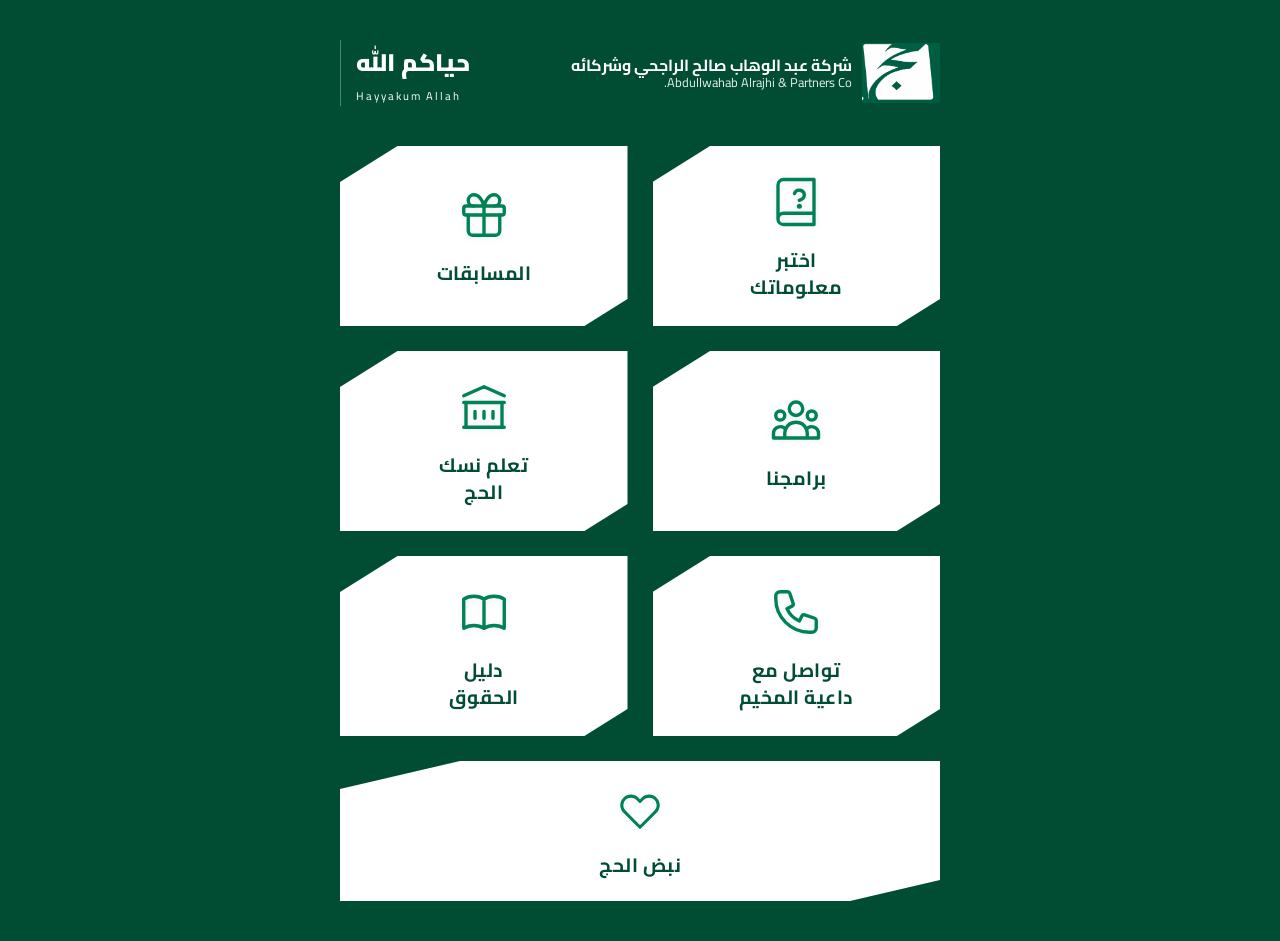
==== index.html @ e405d1b3 "Add files via upload" ====
<!DOCTYPE html>
<html lang="ar" dir="rtl">
<head>
    <!-- Programmed by Abu Hamoud Ibrahim Al-Lahem -->
    <meta charset="UTF-8">
    <meta name="viewport" content="width=device-width, initial-scale=1.0">
    <title>فريق السعادة - الراجحي</title>
    <style>
        :root {
            --primary-color: #004d33; /* اللون الأخضر العميق من الـ PDF */
            --secondary-color: #f7f3f0; /* لون خلفية صفحة الاتصال الباهت */
            --card-bg: #ffffff;
            --icon-color: #008156;
        }
        
        * {
            box-sizing: border-box;
            margin: 0;
            padding: 0;
            font-family: 'Cairo', sans-serif;
        }

        body {
            background-color: #004d33;
            min-height: 100vh;
            display: flex;
            flex-direction: column;
            align-items: center;
            padding: 40px 20px;
        }
        
        #mainPage, #contactPage, .header-logo {
            position: relative;
            z-index: 1;
        }

        /* --- الهيدر واللوجو --- */
        .header-logo {
            width: 100%;
            max-width: 600px;
            display: flex;
            justify-content: space-between;
            align-items: center;
            margin-bottom: 40px;
            color: white;
        }

        .logo-right {
            display: flex;
            align-items: center;
            gap: 10px;
        }

        .logo-right img {
            height: 50px;
        }

        .company-name {
            text-align: right;
            line-height: 1.2;
        }

        .company-name h1 {
            font-size: 1rem;
            font-weight: 700;
        }

        .company-name p {
            font-size: 0.8rem;
            opacity: 0.9;
        }

        .hayyakum {
            text-align: left;
            border-left: 1px solid rgba(255,255,255,0.3);
            padding-left: 15px;
        }

        .hayyakum h2 {
            font-size: 1.5rem;
            font-weight: 900;
        }

        /* --- القائمة الرئيسية --- */
        #mainPage {
            width: 100%;
            max-width: 600px;
            display: grid;
            grid-template-columns: repeat(2, 1fr);
            gap: 25px;
        }

        .menu-item {
            background-color: #ffffff;
            padding: 25px 15px;
            display: flex;
            flex-direction: column;
            justify-content: center;
            align-items: center;
            height: 180px;
            cursor: pointer;
            transition: all 0.3s ease;
            position: relative;
            box-shadow: 0 10px 20px rgba(0,0,0,0.2);
            /* النوتش العلوي الأيسر والسفلي الأيمن */
            clip-path: polygon(
                20% 0, 100% 0, 
                100% 85%, 85% 100%, 
                0 100%, 0 20%
            );
        }

        .menu-item:hover {
            transform: translateY(-5px);
        }

        /* أيقونة اليد في الزاوية */
        .tap-icon {
            position: absolute;
            top: 0;
            left: 0;
            background-color: #008156;
            width: 35px;
            height: 35px;
            display: flex;
            justify-content: center;
            align-items: center;
            border-bottom-right-radius: 10px;
        }

        .tap-icon svg {
            width: 20px;
            height: 20px;
            stroke: white;
        }

        .menu-item .main-icon {
            width: 60px;
            height: 60px;
            margin-bottom: 15px;
            display: flex;
            align-items: center;
            justify-content: center;
            transition: all 0.3s ease;
        }

        .menu-item:hover .main-icon {
            transform: scale(1.15) rotate(3deg);
            background: linear-gradient(135deg, rgba(0,129,86,0.1) 0%, rgba(0,129,86,0.05) 100%);
            border-color: rgba(0,129,86,0.3);
        }

        .main-icon svg {
            width: 90%;
            height: 90%;
            stroke: var(--icon-color);
            stroke-linecap: round;
            stroke-linejoin: round;
            filter: drop-shadow(0 1px 3px rgba(0,77,51,0.08));
        }

        .menu-item span {
            font-weight: 700;
            color: var(--primary-color);
            font-size: 1.2rem;
            text-align: center;
            letter-spacing: 0.5px;
            transition: all 0.3s ease;
            line-height: 1.4;
        }
        
        .menu-item:hover span {
            color: #006b47;
            transform: translateY(-2px);
        }

        /* --- صفحة جهات الاتصال --- */
        #contactPage {
            display: none;
            background: linear-gradient(135deg, var(--secondary-color) 0%, #faf8f6 100%);
            width: 100%;
            max-width: 500px;
            border-radius: 25px;
            padding: 30px;
            position: relative;
            animation: slideUp 0.5s cubic-bezier(0.34, 1.56, 0.64, 1);
            box-shadow: 0 20px 60px rgba(0,77,51,0.15);
            border: 1px solid rgba(0,129,86,0.1);
        }

        @keyframes slideUp {
            from { transform: translateY(50px); opacity: 0; }
            to { transform: translateY(0); opacity: 1; }
        }

        .contact-header {
            background-color: var(--primary-color);
            color: white;
            padding: 25px;
            border-radius: 15px;
            text-align: center;
            margin-bottom: 30px;
            box-shadow: 0 8px 20px rgba(0,0,0,0.2);
        }

        .contact-row {
            display: flex;
            align-items: center;
            background-color: #ffffff;
            margin-bottom: 15px;
            border-radius: 12px;
            overflow: hidden;
            box-shadow: 0 4px 15px rgba(0,0,0,0.1);
            height: 60px;
            transition: all 0.3s ease;
        }
        
        .contact-row:hover {
            transform: translateX(-5px);
            box-shadow: 0 8px 20px rgba(0,77,51,0.12),
                        inset 0 1px 2px rgba(255,255,255,0.9);
        }

        .contact-label {
            background-color: var(--primary-color);
            color: white;
            width: 40%;
            height: 100%;
            display: flex;
            align-items: center;
            justify-content: center;
            gap: 10px;
            font-weight: bold;
            /* شكل مائل من اليسار */
            clip-path: polygon(15% 0, 100% 0, 100% 100%, 0 100%);
            order: 2; /* وضعها على اليمين كما في الـ PDF */
            transition: all 0.3s ease;
        }
        
        .contact-row:hover .contact-label {
            background-color: #006b47;
        }
        
        .contact-label svg {
            transition: all 0.3s ease;
            filter: drop-shadow(0 1px 2px rgba(0,0,0,0.2));
        }
        
        .contact-row:hover .contact-label svg {
            transform: scale(1.1);
        }
        
        .contact-value {
            width: 60%;
            padding: 0 15px;
            text-align: center;
            font-weight: 700;
            color: var(--primary-color);
            font-size: 1.1rem;
            order: 1;
            transition: all 0.3s ease;
            letter-spacing: 0.3px;
        }
        
        .contact-row:hover .contact-value {
            color: #006b47;
        }

        .back-home {
            margin-top: 30px;
            display: flex;
            justify-content: center;
            align-items: center;
            gap: 12px;
            color: var(--primary-color);
            cursor: pointer;
            font-weight: bold;
            transition: all 0.3s ease;
            padding: 10px 20px;
            border-radius: 10px;
            letter-spacing: 0.5px;
        }
        
        .back-home:hover {
            background-color: rgba(0,129,86,0.1);
            color: #006b47;
            transform: translateX(-5px);
        }

        /* --- صفحة العرض الداخلي (Viewer) --- */
        #viewerPage {
            display: none;
            background-color: var(--secondary-color);
            width: 100%;
            height: 100vh;
            position: fixed;
            top: 0;
            left: 0;
            z-index: 2000;
            flex-direction: column;
            align-items: center;
            padding: 0;
        }

        .viewer-content {
            width: 100%;
            height: calc(100% - 80px);
            background: white;
            display: flex;
            justify-content: center;
            align-items: flex-start;
            box-shadow: 0 10px 30px rgba(0,0,0,0.1);
        }

        .viewer-content img {
            max-width: 100%;
            height: auto;
        }

        .viewer-content iframe {
            width: 100%;
            height: 100%;
            border: none;
        }

        .back-from-viewer {
            margin-top: 20px;
            background: linear-gradient(135deg, var(--primary-color) 0%, #006b47 100%);
            color: white;
            padding: 14px 40px;
            border-radius: 30px;
            border: none;
            cursor: pointer;
            font-weight: bold;
            font-size: 1rem;
            display: flex;
            align-items: center;
            gap: 10px;
            transition: all 0.3s ease;
            box-shadow: 0 8px 20px rgba(0,77,51,0.2);
            letter-spacing: 0.5px;
        }
        
        .back-from-viewer:hover {
            transform: translateY(-2px);
            box-shadow: 0 12px 30px rgba(0,77,51,0.3);
        }
        
        .back-from-viewer:active {
            transform: translateY(0);
        }
    </style>
    <link href="https://fonts.googleapis.com/css2?family=Cairo:wght@400;700;900&display=swap" rel="stylesheet">
</head>
<body>

    <div class="header-logo">
        <div class="logo-right">
            <img src="hq.png" alt="Logo" style="height: 60px; width: auto;">
            <div class="company-name">
                <h1> شركة عبد الوهاب صالح الراجحي وشركائه</h1>
                <p>Abdullwahab Alrajhi & Partners Co.</p>
            </div>
        </div>
        <div class="hayyakum">
            <h2>حياكم الله</h2>
            <p style="font-size: 0.7rem; letter-spacing: 2px;">Hayyakum Allah</p>
        </div>
    </div>

    <!-- صفحة القائمة الرئيسية -->
    <div id="mainPage">
        <!-- 1. اختبر معلوماتك (أعلى يمين) -->
        <div class="menu-item" onclick="showViewer('اختبر معلوماتك.png', 'image')">
            <div class="main-icon">
                <svg viewBox="0 0 24 24" fill="none" stroke="#008156" stroke-width="1.5" stroke-linecap="round" stroke-linejoin="round">
                    <path d="M4 19.5v-15A2.5 2.5 0 0 1 6.5 2H20v20H6.5a2.5 2.5 0 0 1 0-5H20" />
                    <!-- علامة الاستفهام مصغرة وموضوعة في وسط غلاف الكتاب -->
                    <g transform="translate(4.5, 1.5) scale(0.75)" stroke-width="2">
                        <path d="M9.09 9a3 3 0 0 1 5.83 1c0 2-3 3-3 3" />
                        <circle cx="12" cy="16.5" r="1.5" fill="#008156" stroke="none" />
                    </g>
                </svg>
            </div>
            <span>اختبر<br>معلوماتك</span>
        </div>

        <!-- 2. المسابقات (أعلى يسار) -->
        <div class="menu-item" onclick="showViewer('المسابقات.png', 'image')">
            <div class="main-icon">
                <svg viewBox="0 0 24 24" fill="none" stroke="#008156" stroke-width="1.5" stroke-linecap="round" stroke-linejoin="round">
                    <rect x="3" y="8" width="18" height="4" rx="1" />
                    <path d="M12 8v13" />
                    <path d="M19 12v7a2 2 0 0 1-2 2H7a2 2 0 0 1-2-2v-7" />
                    <path d="M7.5 8a2.5 2.5 0 0 1 0-5A4.8 8 0 0 1 12 8a4.8 8 0 0 1 4.5-5 2.5 2.5 0 0 1 0 5" />
                </svg>
            </div>
            <span>المسابقات</span>
        </div>

        <!-- 3. برامجنا (وسط يمين) -->
        <div class="menu-item" onclick="showViewer('برامجنا.pdf', 'pdf', 50)">
            <div class="main-icon">
                <svg viewBox="0 0 24 24" fill="none" stroke="#008156" stroke-width="1.5">
                    <path d="M17 20h5v-2a3 3 0 00-5.356-1.857M17 20H7m10 0v-2c0-.656-.126-1.283-.356-1.857M7 20H2v-2a3 3 0 015.356-1.857M7 20v-2c0-.656.126-1.283.356-1.857m0 0a5.002 5.002 0 019.288 0M15 7a3 3 0 11-6 0 3 3 0 016 0zm6 3a2 2 0 11-4 0 2 2 0 014 0zM7 10a2 2 0 11-4 0 2 2 0 014 0z"/>
                </svg>
            </div>
            <span>برامجنا</span>
        </div>

        <!-- 4. تعلم نسك الحج (وسط يسار) -->
        <div class="menu-item" onclick="showViewer('الحج.pdf', 'pdf', 50)">
            <div class="main-icon">
                <svg viewBox="0 0 24 24" fill="none" stroke="#008156" stroke-width="1.5">
                    <path d="M3 21h18M3 10h18M3 7l9-4 9 4M4 10v11m16-11v11M8 14v3m4-3v3m4-3v3"/>
                </svg>
            </div>
            <span>تعلم نسك<br>الحج</span>
        </div>

        <!-- 5. تواصل مع داعية المخيم (أسفل يمين) -->
        <div class="menu-item" onclick="document.getElementById('mainPage').style.display='none'; document.getElementById('contactPage').style.display='block';">
            <div class="main-icon">
                <svg viewBox="0 0 24 24" fill="none" stroke="#008156" stroke-width="1.5">
                    <path d="M3 5a2 2 0 012-2h3.28a1 1 0 01.948.684l1.498 4.493a1 1 0 01-.502 1.21l-2.257 1.13a11.042 11.042 0 005.516 5.516l1.13-2.257a1 1 0 011.21-.502l4.493 1.498a1 1 0 01.684.949V19a2 2 0 01-2 2h-1C9.716 21 3 14.284 3 6V5z"/>
                </svg>
            </div>
            <span>تواصل مع<br>داعية المخيم</span>
        </div>

        <!-- 6. دليل الحقوق (أسفل يسار) -->
        <div class="menu-item" onclick="showViewer('دليل حقوق ضيف الرحمن عبدالوهاب.pdf', 'pdf', 50)">
            <div class="main-icon">
                <svg viewBox="0 0 24 24" fill="none" stroke="#008156" stroke-width="1.5">
                    <path d="M12 6.253v13m0-13C10.832 5.477 9.246 5 7.5 5S4.168 5.477 3 6.253v13C4.168 18.477 5.754 18 7.5 18s3.332.477 4.5 1.253m0-13C13.168 5.477 14.754 5 16.5 5S19.832 5.477 21 6.253v13C19.832 18.477 18.246 18 16.5 18c-1.746 0-3.332.477-4.5 1.253"/>
                </svg>
            </div>
            <span>دليل<br>الحقوق</span>
        </div>

        <!-- 7. نبض الحج (كامل العرض) -->
        <div class="menu-item" style="grid-column: span 2; height: 140px;" onclick="showViewer('نبض الحج.pdf', 'pdf', 33)">
            <div class="main-icon">
                <svg viewBox="0 0 24 24" fill="none" stroke="#008156" stroke-width="1.5">
                    <path d="M4.318 6.318a4.5 4.5 0 000 6.364L12 20.364l7.682-7.682a4.5 4.5 0 00-6.364-6.364L12 7.636l-1.318-1.318a4.5 4.5 0 00-6.364 0z"/>
                </svg>
            </div>
            <span>نبض الحج</span>
        </div>
    </div>

    <!-- صفحة العرض الداخلي -->
    <div id="viewerPage">
        <div id="viewerContent" class="viewer-content">
            <!-- Content injected via JS -->
        </div>
        <button class="back-from-viewer" onclick="closeViewer()">
            <svg width="20" height="20" viewBox="0 0 24 24" fill="none" stroke="currentColor" stroke-width="3"><path d="M19 12H5M12 19l-7-7 7-7"/></svg>
            العودة للقائمة الرئيسية
        </button>
    </div>

    <!-- صفحة جهات الاتصال -->
    <div id="contactPage">
        <div class="contact-header">
            <h2 style="font-size: 1.5rem; margin-bottom: 10px;">عزيزي الحاج</h2>
            <p style="font-size: 0.9rem; line-height: 1.6;">فريق خدمة العملاء في استعداد تام لخدمتكم والرد على استفساراتكم على مدار الساعة عبر القنوات المعتمدة.</p>
        </div>

        <div class="contact-row">
            <div class="contact-label">
                <svg width="20" height="20" viewBox="0 0 24 24" fill="none" stroke="currentColor" stroke-width="2"><path d="M22 16.92v3a2 2 0 0 1-2.18 2 19.79 19.79 0 0 1-8.63-3.07 19.5 19.5 0 0 1-6-6 19.79 19.79 0 0 1-3.07-8.67A2 2 0 0 1 4.11 2h3a2 2 0 0 1 2 1.72c.127.96.362 1.903.7 2.81a2 2 0 0 1-.45 2.11L8.09 9.91a16 16 0 0 0 6 6l1.27-1.27a2 2 0 0 1 2.11-.45c.907.339 1.85.574 2.81.7A2 2 0 0 1 22 16.92z"/></svg>
                الاتصال
            </div>
            <div class="contact-value">920027768</div>
        </div>
        <div class="contact-row">
            <div class="contact-label">
                <svg width="20" height="20" viewBox="0 0 24 24" fill="none" stroke="currentColor" stroke-width="2"><path d="M21 11.5a8.38 8.38 0 0 1-.9 3.8 8.5 8.5 0 1 1-7.6-10.6 8.38 8.38 0 0 1 3.8.9L21 3z"/></svg>
                الواتساب
            </div>
            <div class="contact-value">0125587850</div>
        </div>
        <div class="contact-row">
            <div class="contact-label">
                <span style="font-family: sans-serif; font-weight: 900; font-size: 1.2rem;">X</span>
                إكس
            </div>
            <div class="contact-value">@Rajhi_AW</div>
        </div>
        <div class="contact-row" style="margin-bottom: 30px;">
            <div class="contact-label">
                <svg width="20" height="20" viewBox="0 0 24 24" fill="none" stroke="currentColor" stroke-width="2"><path d="M4 4h16c1.1 0 2 .9 2 2v12c0 1.1-.9 2-2 2H4c-1.1 0-2-.9-2-2V6c0-1.1.9-2 2-2z"/><polyline points="22,6 12,13 2,6"/></svg>
                البريد الإلكتروني
            </div>
            <div class="contact-value" style="font-size: 0.9rem;">cs@alrajhihaj.com</div>
        </div>

        <div class="back-home" onclick="document.getElementById('contactPage').style.display='none'; document.getElementById('mainPage').style.display='grid';">
            <span>العودة للصفحة الرئيسية</span>
            <div class="home-btn">
                <svg width="20" height="20" viewBox="0 0 24 24" fill="none" stroke="white" stroke-width="2"><path d="M3 9l9-7 9 7v11a2 2 0 0 1-2 2H5a2 2 0 0 1-2-2z"/><polyline points="9 22 9 12 15 12 15 22"/></svg>
            </div>
        </div>
    </div>

    <script>
        function showViewer(src, type, zoom = 50) {
            const viewerPage = document.getElementById('viewerPage');
            const viewerContent = document.getElementById('viewerContent');
            
            if (type === 'image') {
                viewerContent.innerHTML = `<img src="${src}" alt="Content">`;
            } else if (type === 'pdf') {
                viewerContent.innerHTML = `<iframe src="${src}#zoom=${zoom}&toolbar=0"></iframe>`;
            }
            
            viewerPage.style.display = 'flex';
            document.body.style.overflow = 'hidden';
        }

        function closeViewer() {
            const viewerPage = document.getElementById('viewerPage');
            viewerPage.style.display = 'none';
            document.body.style.overflow = 'auto';
        }


    </script>
</body>
</html>
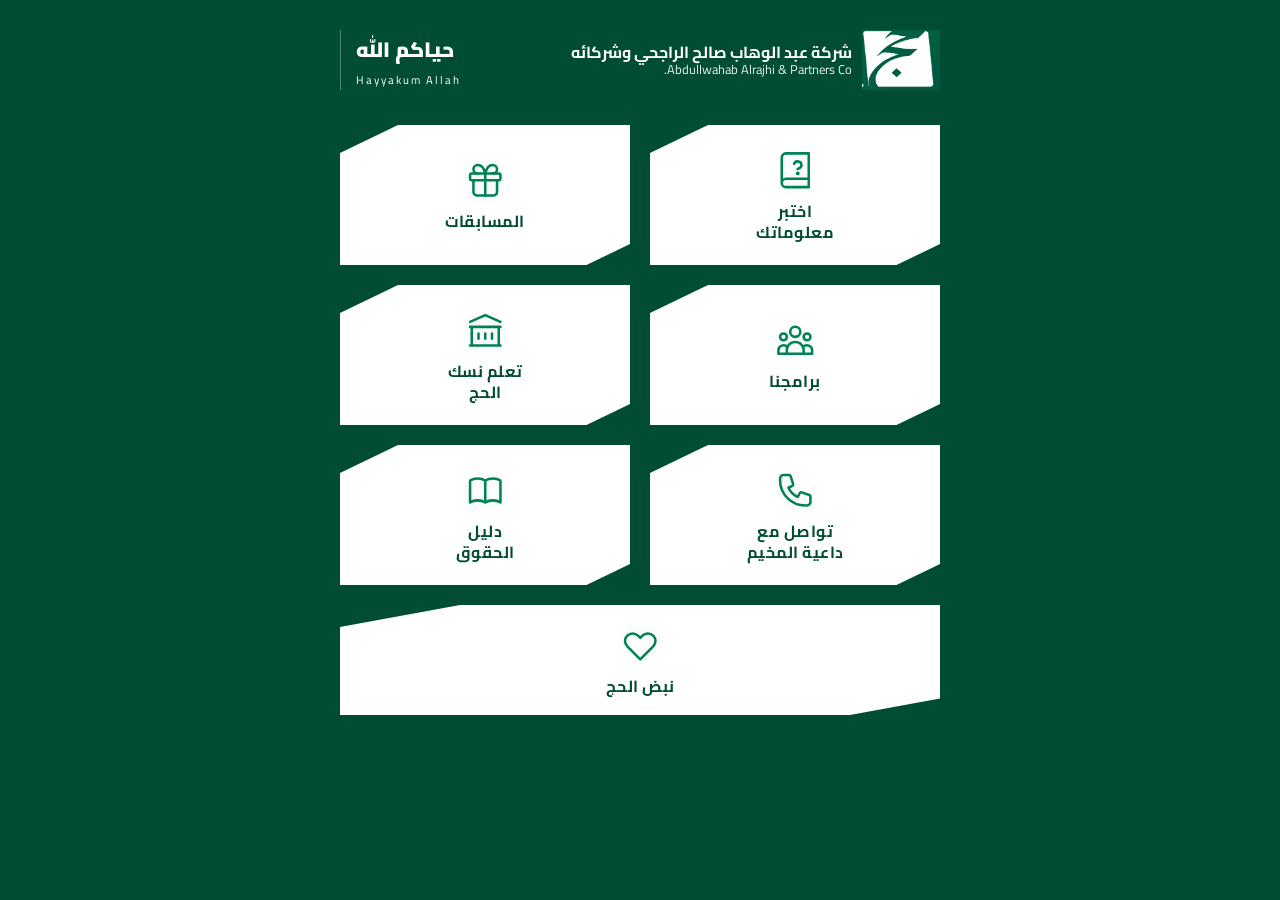
==== commit c29543f5: "Add files via upload" ====
--- a/index.html
+++ b/index.html
@@ -26,7 +26,7 @@
             display: flex;
             flex-direction: column;
             align-items: center;
-            padding: 40px 20px;
+            padding: 30px 15px;
         }
         
         #mainPage, #contactPage, .header-logo {
@@ -41,7 +41,7 @@
             display: flex;
             justify-content: space-between;
             align-items: center;
-            margin-bottom: 40px;
+            margin-bottom: 35px;
             color: white;
         }
 
@@ -52,7 +52,7 @@
         }
 
         .logo-right img {
-            height: 50px;
+            height: 45px;
         }
 
         .company-name {
@@ -77,7 +77,7 @@
         }
 
         .hayyakum h2 {
-            font-size: 1.5rem;
+            font-size: 1.3rem;
             font-weight: 900;
         }
 
@@ -87,17 +87,17 @@
             max-width: 600px;
             display: grid;
             grid-template-columns: repeat(2, 1fr);
-            gap: 25px;
+            gap: 20px;
         }
 
         .menu-item {
             background-color: #ffffff;
-            padding: 25px 15px;
+            padding: 15px 10px;
             display: flex;
             flex-direction: column;
             justify-content: center;
             align-items: center;
-            height: 180px;
+            height: 140px;
             cursor: pointer;
             transition: all 0.3s ease;
             position: relative;
@@ -120,24 +120,24 @@
             top: 0;
             left: 0;
             background-color: #008156;
-            width: 35px;
-            height: 35px;
+            width: 30px;
+            height: 30px;
             display: flex;
             justify-content: center;
             align-items: center;
-            border-bottom-right-radius: 10px;
+            border-bottom-right-radius: 8px;
         }
 
         .tap-icon svg {
-            width: 20px;
-            height: 20px;
+            width: 16px;
+            height: 16px;
             stroke: white;
         }
 
         .menu-item .main-icon {
-            width: 60px;
-            height: 60px;
-            margin-bottom: 15px;
+            width: 45px;
+            height: 45px;
+            margin-bottom: 8px;
             display: flex;
             align-items: center;
             justify-content: center;
@@ -162,11 +162,11 @@
         .menu-item span {
             font-weight: 700;
             color: var(--primary-color);
-            font-size: 1.2rem;
+            font-size: 1rem;
             text-align: center;
             letter-spacing: 0.5px;
             transition: all 0.3s ease;
-            line-height: 1.4;
+            line-height: 1.3;
         }
         
         .menu-item:hover span {
@@ -439,7 +439,7 @@
         </div>
 
         <!-- 7. نبض الحج (كامل العرض) -->
-        <div class="menu-item" style="grid-column: span 2; height: 140px;" onclick="showViewer('نبض الحج.pdf', 'pdf', 33)">
+        <div class="menu-item" style="grid-column: span 2; height: 110px;" onclick="showViewer('نبض الحج.pdf', 'pdf', 33)">
             <div class="main-icon">
                 <svg viewBox="0 0 24 24" fill="none" stroke="#008156" stroke-width="1.5">
                     <path d="M4.318 6.318a4.5 4.5 0 000 6.364L12 20.364l7.682-7.682a4.5 4.5 0 00-6.364-6.364L12 7.636l-1.318-1.318a4.5 4.5 0 00-6.364 0z"/>
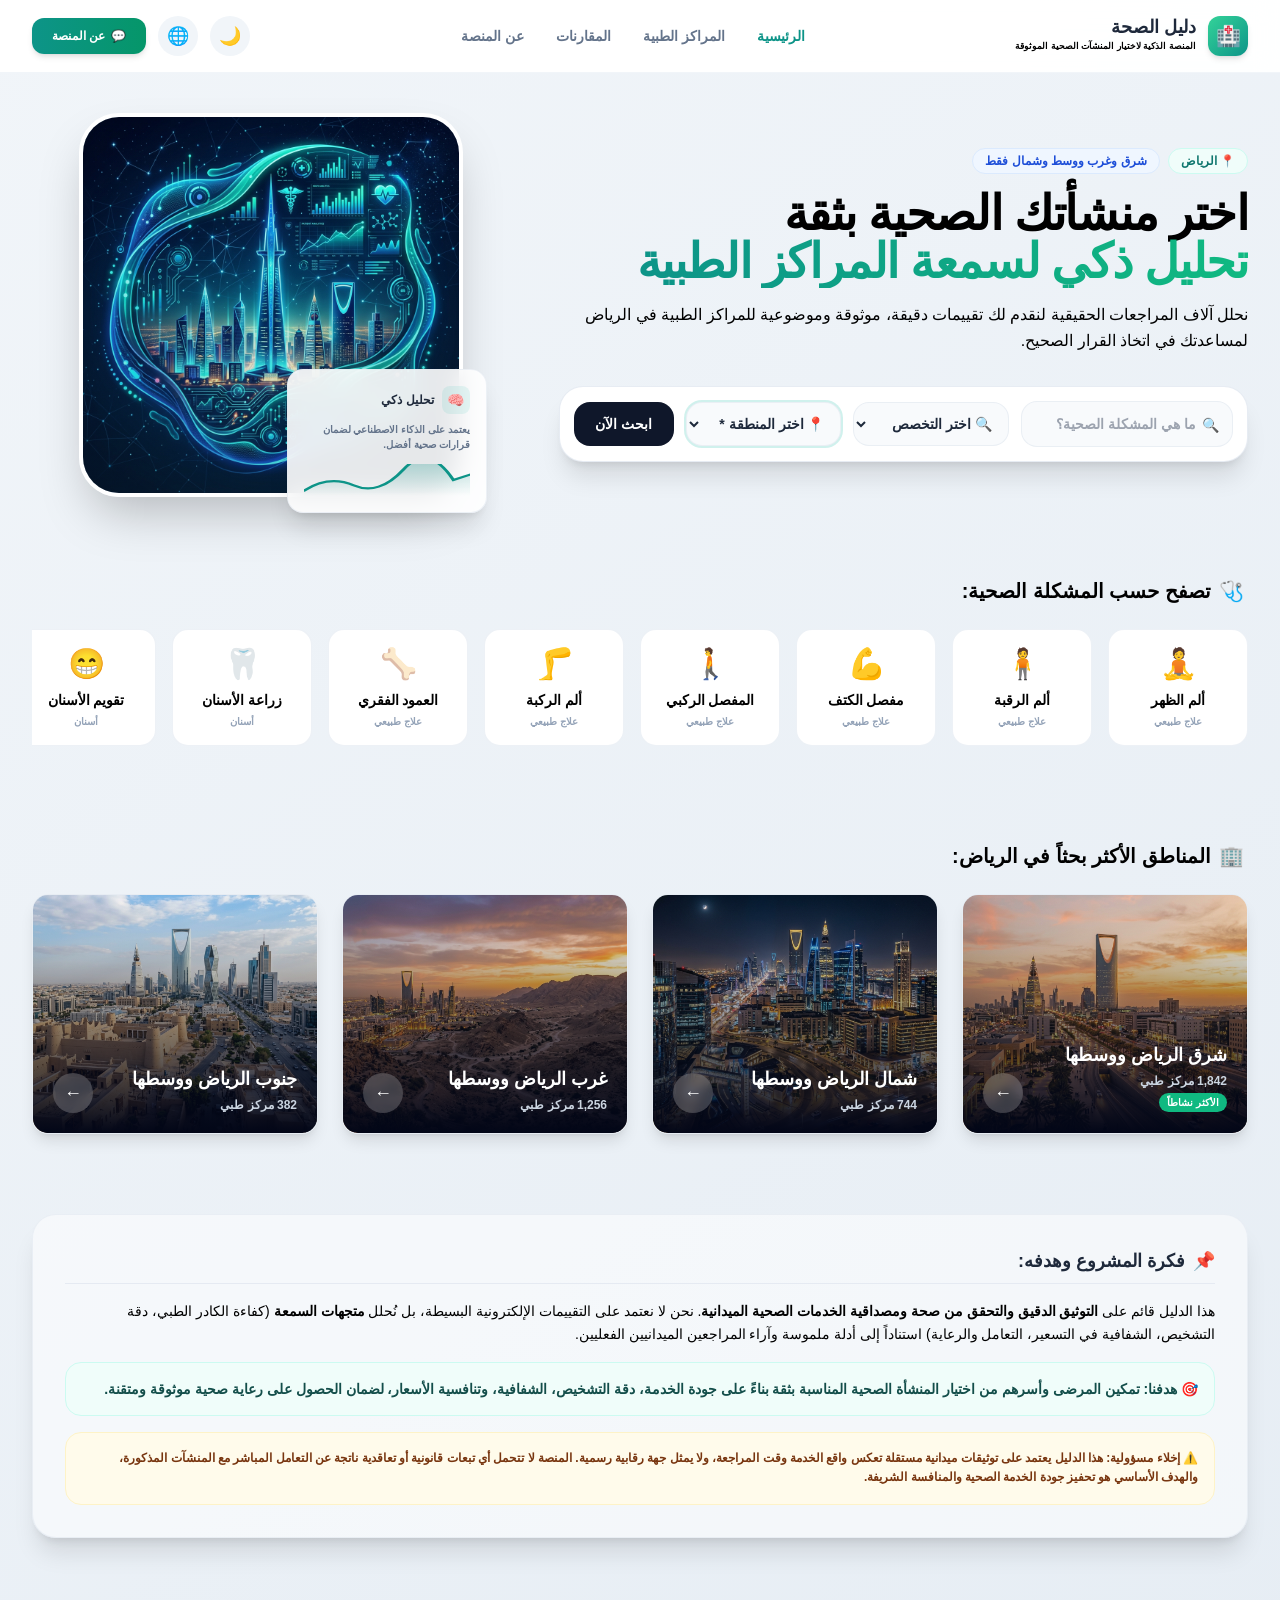
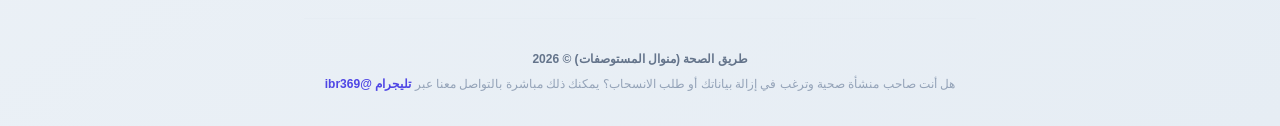
==== commit a934dca9: "Add files via upload" ====
--- a/index.html
+++ b/index.html
@@ -1,531 +1,457 @@
 <!DOCTYPE html>
 <html lang="ar" dir="rtl">
 <head>
-    <!-- Programmed by Abu Hamoud Ibrahim Al-Lahem -->
     <meta charset="UTF-8">
-    <meta name="viewport" content="width=device-width, initial-scale=1.0">
-    <title>فريق السعادة - الراجحي</title>
-    <style>
-        :root {
-            --primary-color: #004d33; /* اللون الأخضر العميق من الـ PDF */
-            --secondary-color: #f7f3f0; /* لون خلفية صفحة الاتصال الباهت */
-            --card-bg: #ffffff;
-            --icon-color: #008156;
+    <meta name="viewport" content="width=device-width, initial-scale=1.0, viewport-fit=cover">
+    <title>منوال المستوصفات - الطريق إلى الصحة | دليل المنشآت الصحية الأهلية في الرياض</title>
+    <link rel="stylesheet" href="css/tailwind.css">
+    <script>document.documentElement.dataset.jsLoaded = 'inline'; console.log('✅ inline: OK');</script>
+    <meta name="theme-color" content="#0b0f19">
+    <meta name="mobile-web-app-capable" content="yes">
+    <meta name="apple-mobile-web-app-status-bar-style" content="black-translucent">
+    <link rel="apple-touch-icon" href="icons/icon-192.png">
+    <script>
+        // إلغاء تسجيل الـ Service Worker نهائياً لحل مشاكل التخزين المؤقت (Cache)
+        if ('serviceWorker' in navigator && window.location.protocol !== 'file:') {
+            navigator.serviceWorker.getRegistrations().then(function(registrations) {
+                for (let registration of registrations) {
+                    registration.unregister();
+                }
+            }).catch(function(err) {
+                console.warn('Service worker unregistration failed:', err);
+            });
         }
-        
-        * {
-            box-sizing: border-box;
-            margin: 0;
-            padding: 0;
-            font-family: 'Cairo', sans-serif;
-        }
-
-        body {
-            background-color: #004d33;
-            min-height: 100vh;
-            display: flex;
-            flex-direction: column;
-            align-items: center;
-            padding: 30px 15px;
-        }
-        
-        #mainPage, #contactPage, .header-logo {
-            position: relative;
-            z-index: 1;
-        }
-
-        /* --- الهيدر واللوجو --- */
-        .header-logo {
-            width: 100%;
-            max-width: 600px;
-            display: flex;
-            justify-content: space-between;
-            align-items: center;
-            margin-bottom: 35px;
-            color: white;
-        }
-
-        .logo-right {
-            display: flex;
-            align-items: center;
-            gap: 10px;
-        }
-
-        .logo-right img {
-            height: 45px;
-        }
-
-        .company-name {
-            text-align: right;
-            line-height: 1.2;
-        }
-
-        .company-name h1 {
-            font-size: 1rem;
-            font-weight: 700;
-        }
-
-        .company-name p {
-            font-size: 0.8rem;
-            opacity: 0.9;
-        }
-
-        .hayyakum {
-            text-align: left;
-            border-left: 1px solid rgba(255,255,255,0.3);
-            padding-left: 15px;
-        }
-
-        .hayyakum h2 {
-            font-size: 1.3rem;
-            font-weight: 900;
-        }
-
-        /* --- القائمة الرئيسية --- */
-        #mainPage {
-            width: 100%;
-            max-width: 600px;
-            display: grid;
-            grid-template-columns: repeat(2, 1fr);
-            gap: 20px;
-        }
-
-        .menu-item {
-            background-color: #ffffff;
-            padding: 15px 10px;
-            display: flex;
-            flex-direction: column;
-            justify-content: center;
-            align-items: center;
-            height: 140px;
-            cursor: pointer;
-            transition: all 0.3s ease;
-            position: relative;
-            box-shadow: 0 10px 20px rgba(0,0,0,0.2);
-            /* النوتش العلوي الأيسر والسفلي الأيمن */
-            clip-path: polygon(
-                20% 0, 100% 0, 
-                100% 85%, 85% 100%, 
-                0 100%, 0 20%
-            );
-        }
-
-        .menu-item:hover {
-            transform: translateY(-5px);
-        }
-
-        /* أيقونة اليد في الزاوية */
-        .tap-icon {
-            position: absolute;
-            top: 0;
-            left: 0;
-            background-color: #008156;
-            width: 30px;
-            height: 30px;
-            display: flex;
-            justify-content: center;
-            align-items: center;
-            border-bottom-right-radius: 8px;
-        }
-
-        .tap-icon svg {
-            width: 16px;
-            height: 16px;
-            stroke: white;
-        }
-
-        .menu-item .main-icon {
-            width: 45px;
-            height: 45px;
-            margin-bottom: 8px;
-            display: flex;
-            align-items: center;
-            justify-content: center;
-            transition: all 0.3s ease;
-        }
-
-        .menu-item:hover .main-icon {
-            transform: scale(1.15) rotate(3deg);
-            background: linear-gradient(135deg, rgba(0,129,86,0.1) 0%, rgba(0,129,86,0.05) 100%);
-            border-color: rgba(0,129,86,0.3);
-        }
-
-        .main-icon svg {
-            width: 90%;
-            height: 90%;
-            stroke: var(--icon-color);
-            stroke-linecap: round;
-            stroke-linejoin: round;
-            filter: drop-shadow(0 1px 3px rgba(0,77,51,0.08));
-        }
-
-        .menu-item span {
-            font-weight: 700;
-            color: var(--primary-color);
-            font-size: 1rem;
-            text-align: center;
-            letter-spacing: 0.5px;
-            transition: all 0.3s ease;
-            line-height: 1.3;
-        }
-        
-        .menu-item:hover span {
-            color: #006b47;
-            transform: translateY(-2px);
-        }
-
-        /* --- صفحة جهات الاتصال --- */
-        #contactPage {
-            display: none;
-            background: linear-gradient(135deg, var(--secondary-color) 0%, #faf8f6 100%);
-            width: 100%;
-            max-width: 500px;
-            border-radius: 25px;
-            padding: 30px;
-            position: relative;
-            animation: slideUp 0.5s cubic-bezier(0.34, 1.56, 0.64, 1);
-            box-shadow: 0 20px 60px rgba(0,77,51,0.15);
-            border: 1px solid rgba(0,129,86,0.1);
-        }
-
-        @keyframes slideUp {
-            from { transform: translateY(50px); opacity: 0; }
-            to { transform: translateY(0); opacity: 1; }
-        }
-
-        .contact-header {
-            background-color: var(--primary-color);
-            color: white;
-            padding: 25px;
-            border-radius: 15px;
-            text-align: center;
-            margin-bottom: 30px;
-            box-shadow: 0 8px 20px rgba(0,0,0,0.2);
-        }
-
-        .contact-row {
-            display: flex;
-            align-items: center;
-            background-color: #ffffff;
-            margin-bottom: 15px;
-            border-radius: 12px;
-            overflow: hidden;
-            box-shadow: 0 4px 15px rgba(0,0,0,0.1);
-            height: 60px;
-            transition: all 0.3s ease;
-        }
-        
-        .contact-row:hover {
-            transform: translateX(-5px);
-            box-shadow: 0 8px 20px rgba(0,77,51,0.12),
-                        inset 0 1px 2px rgba(255,255,255,0.9);
-        }
-
-        .contact-label {
-            background-color: var(--primary-color);
-            color: white;
-            width: 40%;
-            height: 100%;
-            display: flex;
-            align-items: center;
-            justify-content: center;
-            gap: 10px;
-            font-weight: bold;
-            /* شكل مائل من اليسار */
-            clip-path: polygon(15% 0, 100% 0, 100% 100%, 0 100%);
-            order: 2; /* وضعها على اليمين كما في الـ PDF */
-            transition: all 0.3s ease;
-        }
-        
-        .contact-row:hover .contact-label {
-            background-color: #006b47;
-        }
-        
-        .contact-label svg {
-            transition: all 0.3s ease;
-            filter: drop-shadow(0 1px 2px rgba(0,0,0,0.2));
-        }
-        
-        .contact-row:hover .contact-label svg {
-            transform: scale(1.1);
-        }
-        
-        .contact-value {
-            width: 60%;
-            padding: 0 15px;
-            text-align: center;
-            font-weight: 700;
-            color: var(--primary-color);
-            font-size: 1.1rem;
-            order: 1;
-            transition: all 0.3s ease;
-            letter-spacing: 0.3px;
-        }
-        
-        .contact-row:hover .contact-value {
-            color: #006b47;
-        }
-
-        .back-home {
-            margin-top: 30px;
-            display: flex;
-            justify-content: center;
-            align-items: center;
-            gap: 12px;
-            color: var(--primary-color);
-            cursor: pointer;
-            font-weight: bold;
-            transition: all 0.3s ease;
-            padding: 10px 20px;
-            border-radius: 10px;
-            letter-spacing: 0.5px;
-        }
-        
-        .back-home:hover {
-            background-color: rgba(0,129,86,0.1);
-            color: #006b47;
-            transform: translateX(-5px);
-        }
-
-        /* --- صفحة العرض الداخلي (Viewer) --- */
-        #viewerPage {
-            display: none;
-            background-color: var(--secondary-color);
-            width: 100%;
-            height: 100vh;
-            position: fixed;
-            top: 0;
-            left: 0;
-            z-index: 2000;
-            flex-direction: column;
-            align-items: center;
-            padding: 0;
-        }
-
-        .viewer-content {
-            width: 100%;
-            height: calc(100% - 80px);
-            background: white;
-            display: flex;
-            justify-content: center;
-            align-items: flex-start;
-            box-shadow: 0 10px 30px rgba(0,0,0,0.1);
-        }
-
-        .viewer-content img {
-            max-width: 100%;
-            height: auto;
-        }
-
-        .viewer-content iframe {
-            width: 100%;
-            height: 100%;
-            border: none;
-        }
-
-        .back-from-viewer {
-            margin-top: 20px;
-            background: linear-gradient(135deg, var(--primary-color) 0%, #006b47 100%);
-            color: white;
-            padding: 14px 40px;
-            border-radius: 30px;
-            border: none;
-            cursor: pointer;
-            font-weight: bold;
-            font-size: 1rem;
-            display: flex;
-            align-items: center;
-            gap: 10px;
-            transition: all 0.3s ease;
-            box-shadow: 0 8px 20px rgba(0,77,51,0.2);
-            letter-spacing: 0.5px;
-        }
-        
-        .back-from-viewer:hover {
-            transform: translateY(-2px);
-            box-shadow: 0 12px 30px rgba(0,77,51,0.3);
-        }
-        
-        .back-from-viewer:active {
-            transform: translateY(0);
-        }
-    </style>
-    <link href="https://fonts.googleapis.com/css2?family=Cairo:wght@400;700;900&display=swap" rel="stylesheet">
+    </script>
 </head>
-<body>
-
-    <div class="header-logo">
-        <div class="logo-right">
-            <img src="hq.png" alt="Logo" style="height: 60px; width: auto;">
-            <div class="company-name">
-                <h1> شركة عبد الوهاب صالح الراجحي وشركائه</h1>
-                <p>Abdullwahab Alrajhi & Partners Co.</p>
-            </div>
-        </div>
-        <div class="hayyakum">
-            <h2>حياكم الله</h2>
-            <p style="font-size: 0.7rem; letter-spacing: 2px;">Hayyakum Allah</p>
-        </div>
+<body class="antialiased transition-colors duration-300 dark:bg-slate-950 dark:text-slate-100">
+
+    <div id="offlineIndicator" class="hidden fixed top-0 left-0 right-0 bg-amber-100/90 dark:bg-amber-950/90 backdrop-blur-sm text-amber-800 dark:text-amber-200 text-center py-2 text-xs font-bold z-[100] border-b border-amber-200 dark:border-amber-900">
+        📴 وضع المعالجة المحلية (Offline-First) – جميع البيانات متوفرة بدون إنترنت
     </div>
 
-    <!-- صفحة القائمة الرئيسية -->
-    <div id="mainPage">
-        <!-- 1. اختبر معلوماتك (أعلى يمين) -->
-        <div class="menu-item" onclick="showViewer('اختبر معلوماتك.png', 'image')">
-            <div class="main-icon">
-                <svg viewBox="0 0 24 24" fill="none" stroke="#008156" stroke-width="1.5" stroke-linecap="round" stroke-linejoin="round">
-                    <path d="M4 19.5v-15A2.5 2.5 0 0 1 6.5 2H20v20H6.5a2.5 2.5 0 0 1 0-5H20" />
-                    <!-- علامة الاستفهام مصغرة وموضوعة في وسط غلاف الكتاب -->
-                    <g transform="translate(4.5, 1.5) scale(0.75)" stroke-width="2">
-                        <path d="M9.09 9a3 3 0 0 1 5.83 1c0 2-3 3-3 3" />
-                        <circle cx="12" cy="16.5" r="1.5" fill="#008156" stroke="none" />
-                    </g>
-                </svg>
-            </div>
-            <span>اختبر<br>معلوماتك</span>
-        </div>
-
-        <!-- 2. المسابقات (أعلى يسار) -->
-        <div class="menu-item" onclick="showViewer('المسابقات.png', 'image')">
-            <div class="main-icon">
-                <svg viewBox="0 0 24 24" fill="none" stroke="#008156" stroke-width="1.5" stroke-linecap="round" stroke-linejoin="round">
-                    <rect x="3" y="8" width="18" height="4" rx="1" />
-                    <path d="M12 8v13" />
-                    <path d="M19 12v7a2 2 0 0 1-2 2H7a2 2 0 0 1-2-2v-7" />
-                    <path d="M7.5 8a2.5 2.5 0 0 1 0-5A4.8 8 0 0 1 12 8a4.8 8 0 0 1 4.5-5 2.5 2.5 0 0 1 0 5" />
-                </svg>
-            </div>
-            <span>المسابقات</span>
-        </div>
-
-        <!-- 3. برامجنا (وسط يمين) -->
-        <div class="menu-item" onclick="showViewer('برامجنا.pdf', 'pdf', 50)">
-            <div class="main-icon">
-                <svg viewBox="0 0 24 24" fill="none" stroke="#008156" stroke-width="1.5">
-                    <path d="M17 20h5v-2a3 3 0 00-5.356-1.857M17 20H7m10 0v-2c0-.656-.126-1.283-.356-1.857M7 20H2v-2a3 3 0 015.356-1.857M7 20v-2c0-.656.126-1.283.356-1.857m0 0a5.002 5.002 0 019.288 0M15 7a3 3 0 11-6 0 3 3 0 016 0zm6 3a2 2 0 11-4 0 2 2 0 014 0zM7 10a2 2 0 11-4 0 2 2 0 014 0z"/>
-                </svg>
-            </div>
-            <span>برامجنا</span>
-        </div>
-
-        <!-- 4. تعلم نسك الحج (وسط يسار) -->
-        <div class="menu-item" onclick="showViewer('الحج.pdf', 'pdf', 50)">
-            <div class="main-icon">
-                <svg viewBox="0 0 24 24" fill="none" stroke="#008156" stroke-width="1.5">
-                    <path d="M3 21h18M3 10h18M3 7l9-4 9 4M4 10v11m16-11v11M8 14v3m4-3v3m4-3v3"/>
-                </svg>
-            </div>
-            <span>تعلم نسك<br>الحج</span>
-        </div>
-
-        <!-- 5. تواصل مع داعية المخيم (أسفل يمين) -->
-        <div class="menu-item" onclick="document.getElementById('mainPage').style.display='none'; document.getElementById('contactPage').style.display='block';">
-            <div class="main-icon">
-                <svg viewBox="0 0 24 24" fill="none" stroke="#008156" stroke-width="1.5">
-                    <path d="M3 5a2 2 0 012-2h3.28a1 1 0 01.948.684l1.498 4.493a1 1 0 01-.502 1.21l-2.257 1.13a11.042 11.042 0 005.516 5.516l1.13-2.257a1 1 0 011.21-.502l4.493 1.498a1 1 0 01.684.949V19a2 2 0 01-2 2h-1C9.716 21 3 14.284 3 6V5z"/>
-                </svg>
-            </div>
-            <span>تواصل مع<br>داعية المخيم</span>
-        </div>
-
-        <!-- 6. دليل الحقوق (أسفل يسار) -->
-        <div class="menu-item" onclick="showViewer('دليل حقوق ضيف الرحمن عبدالوهاب.pdf', 'pdf', 50)">
-            <div class="main-icon">
-                <svg viewBox="0 0 24 24" fill="none" stroke="#008156" stroke-width="1.5">
-                    <path d="M12 6.253v13m0-13C10.832 5.477 9.246 5 7.5 5S4.168 5.477 3 6.253v13C4.168 18.477 5.754 18 7.5 18s3.332.477 4.5 1.253m0-13C13.168 5.477 14.754 5 16.5 5S19.832 5.477 21 6.253v13C19.832 18.477 18.246 18 16.5 18c-1.746 0-3.332.477-4.5 1.253"/>
-                </svg>
-            </div>
-            <span>دليل<br>الحقوق</span>
-        </div>
-
-        <!-- 7. نبض الحج (كامل العرض) -->
-        <div class="menu-item" style="grid-column: span 2; height: 110px;" onclick="showViewer('نبض الحج.pdf', 'pdf', 33)">
-            <div class="main-icon">
-                <svg viewBox="0 0 24 24" fill="none" stroke="#008156" stroke-width="1.5">
-                    <path d="M4.318 6.318a4.5 4.5 0 000 6.364L12 20.364l7.682-7.682a4.5 4.5 0 00-6.364-6.364L12 7.636l-1.318-1.318a4.5 4.5 0 00-6.364 0z"/>
-                </svg>
-            </div>
-            <span>نبض الحج</span>
-        </div>
+    <div id="welcomeScreen" class="w-full relative">
+        <!-- Global Header -->
+        <header class="w-full bg-white/95 dark:bg-slate-900/95 backdrop-blur-md border-b border-slate-100 dark:border-slate-800 sticky top-0 z-50 transition-colors">
+            <div class="max-w-7xl mx-auto px-4 md:px-8 py-4 flex items-center justify-between">
+                <!-- Right: Logo -->
+                <div class="flex items-center gap-3 cursor-pointer" onclick="goToWelcomeScreen()">
+                    <div class="w-10 h-10 bg-gradient-to-br from-emerald-400 to-teal-600 rounded-xl flex items-center justify-center text-white text-xl shadow-md elite-pulse">
+                        🏥
+                    </div>
+                    <div class="text-right">
+                        <span class="block font-black text-slate-800 dark:text-white text-lg leading-none">دليل الصحة</span>
+                        <span class="block text-[9px] text-slate-405 dark:text-slate-500 font-black mt-1">المنصة الذكية لاختيار المنشآت الصحية الموثوقة</span>
+                    </div>
+                </div>
+
+                <!-- Center: Nav links -->
+                <nav class="hidden md:flex items-center gap-8">
+                    <a href="javascript:void(0)" onclick="goToWelcomeScreen()" class="font-extrabold text-teal-600 dark:text-teal-400 transition text-sm">الرئيسية</a>
+                    <a href="javascript:void(0)" class="font-extrabold text-slate-500 hover:text-slate-800 dark:text-slate-400 dark:hover:text-white transition text-sm">المراكز الطبية</a>
+                    <a href="javascript:void(0)" class="font-extrabold text-slate-500 hover:text-slate-800 dark:text-slate-400 dark:hover:text-white transition text-sm">المقارنات</a>
+                    <a href="javascript:void(0)" class="font-extrabold text-slate-500 hover:text-slate-800 dark:text-slate-400 dark:hover:text-white transition text-sm">عن المنصة</a>
+                </nav>
+
+                <!-- Left: Actions -->
+                <div class="flex items-center gap-3">
+                    <button id="themeToggle" class="w-10 h-10 bg-slate-100 hover:bg-slate-200 dark:bg-slate-800 dark:hover:bg-slate-700 rounded-full flex items-center justify-center text-lg transition" title="تبديل المظهر">
+                        🌙
+                    </button>
+                    <button class="w-10 h-10 bg-slate-100 hover:bg-slate-200 dark:bg-slate-800 dark:hover:bg-slate-700 rounded-full flex items-center justify-center text-lg transition">
+                        🌐
+                    </button>
+                    <a href="https://t.me/ibr369" target="_blank" class="hidden sm:inline-flex bg-gradient-to-r from-teal-600 to-emerald-600 hover:from-teal-700 hover:to-emerald-700 text-white px-5 py-2.5 rounded-xl text-xs font-black shadow-md hover:shadow-lg transition items-center gap-1.5 glow-btn">
+                        <span>💬</span> <span>عن المنصة</span>
+                    </a>
+                </div>
+            </div>
+        </header>
+
+        <div class="max-w-7xl mx-auto px-4 md:px-8 pt-10 pb-20 space-y-20 relative">
+            <!-- Hero Section -->
+            <section class="grid grid-cols-1 lg:grid-cols-12 gap-12 items-center">
+                <!-- Right: Text & Search Bar (lg:col-span-7) -->
+                <div class="lg:col-span-7 space-y-8 text-right order-2 lg:order-1">
+                    <div class="space-y-4">
+                        <div class="flex items-center gap-2 flex-wrap">
+                            <span class="text-xs font-black bg-teal-50 dark:bg-teal-950/30 text-teal-700 dark:text-teal-400 px-3 py-1 rounded-full border border-teal-100 dark:border-teal-900/50">📍 الرياض</span>
+                            <span class="text-xs font-black bg-blue-50 dark:bg-blue-950/30 text-blue-700 dark:text-blue-400 px-3 py-1 rounded-full border border-blue-100 dark:border-blue-900/50">شرق وغرب ووسط وشمال فقط</span>
+                        </div>
+                        <h1 class="text-4xl sm:text-5xl font-black tracking-tight leading-tight text-slate-850 dark:text-white">
+                            اختر منشأتك الصحية بثقة <br>
+                            <span class="bg-gradient-to-r from-teal-600 to-emerald-500 bg-clip-text text-transparent font-extrabold">تحليل ذكي لسمعة المراكز الطبية</span>
+                        </h1>
+                        <p class="text-slate-650 dark:text-slate-350 text-base leading-relaxed max-w-2xl font-medium">
+                            نحلل آلاف المراجعات الحقيقية لنقدم لك تقييمات دقيقة، موثوقة وموضوعية للمراكز الطبية في الرياض لمساعدتك في اتخاذ القرار الصحيح.
+                        </p>
+                    </div>
+
+                    <!-- Floating Search Bar -->
+                    <div class="bg-white dark:bg-slate-900/90 p-3.5 rounded-3xl border border-slate-200/80 dark:border-slate-800 shadow-xl dark:shadow-slate-950/50 grid grid-cols-1 md:grid-cols-12 gap-3 items-center">
+                        <div class="md:col-span-4 relative">
+                            <input type="text" id="heroSearchInput" placeholder="ما هي المشكلة الصحية؟" class="w-full bg-slate-50 dark:bg-slate-950 text-slate-800 dark:text-white text-sm pr-9 pl-3 py-3 rounded-2xl border border-slate-200/60 dark:border-slate-800 focus:outline-none focus:border-teal-500 font-bold">
+                            <span class="absolute right-3.5 top-3.5 text-slate-400 text-sm">🔍</span>
+                        </div>
+                        <div class="md:col-span-3">
+                            <select id="heroSpecialtySelect" class="w-full bg-slate-50 dark:bg-slate-950 text-slate-800 dark:text-white text-sm pr-3 pl-2 py-3 rounded-2xl border border-slate-200/60 dark:border-slate-800 focus:outline-none focus:border-teal-500 font-bold">
+                                <option value="all">🔍 اختر التخصص</option>
+                                <option value="general_medicine">🩺 طب عام</option>
+                                <option value="dentistry">🦷 طب الأسنان</option>
+                                <option value="dermatology">🧴 الجلدية والتجميل</option>
+                                <option value="physiotherapy">💪 العلاج الطبيعي</option>
+                                <option value="internal_medicine">🔬 الأمراض الباطنة</option>
+                                <option value="obgyn">👶 النساء والولادة</option>
+                                <option value="pediatrics">🧒 طب الأطفال</option>
+                            </select>
+                        </div>
+                        <div class="md:col-span-3">
+                            <select id="heroAreaSelect" class="w-full bg-slate-50 dark:bg-slate-950 text-slate-800 dark:text-white text-sm pr-3 pl-2 py-3 rounded-2xl border border-slate-200/60 dark:border-slate-800 focus:outline-none focus:border-teal-500 font-bold ring-2 ring-teal-500/20">
+                                <option value="">📍 اختر المنطقة *</option>
+                                <option value="east_center">شرق الرياض ووسطها</option>
+                                <option value="" disabled style="color:#94a3b8">شمال الرياض — قريباً</option>
+                                <option value="" disabled style="color:#94a3b8">غرب الرياض — قريباً</option>
+                                <option value="" disabled style="color:#94a3b8">جنوب الرياض — قريباً</option>
+                            </select>
+                        </div>
+                        <div class="md:col-span-2">
+                            <button onclick="handleHeroSearch()" class="w-full bg-slate-900 hover:bg-slate-850 dark:bg-teal-600 dark:hover:bg-teal-700 text-white font-black py-3 rounded-2xl text-sm transition flex items-center justify-center gap-1 glow-btn">
+                                <span>ابحث الآن</span>
+                            </button>
+                        </div>
+                    </div>
+                </div>
+
+                <!-- Left: Beautiful Riyadh Skyline organic image & float card (lg:col-span-5) -->
+                <div class="lg:col-span-5 relative flex justify-center order-1 lg:order-2">
+                    <div class="w-72 h-72 sm:w-96 sm:h-96 rounded-[40px] overflow-hidden bg-gradient-to-br from-teal-500/10 to-indigo-500/10 border-4 border-white dark:border-slate-800 shadow-2xl relative">
+                        <img src="icons/riyadh_hero.png" alt="آفاق الرياض" class="w-full h-full object-cover">
+                        <div class="absolute inset-0 bg-gradient-to-t from-teal-900/20 to-transparent"></div>
+                    </div>
+
+                    <!-- Floating AI analytics card -->
+                    <div class="absolute -bottom-4 right-2 sm:right-6 bg-white/90 dark:bg-slate-900/90 backdrop-blur-md p-4 rounded-2xl border border-slate-200/60 dark:border-slate-800/80 shadow-xl max-w-[200px] float-badge text-right">
+                        <div class="flex items-center gap-2 mb-2">
+                            <div class="w-7 h-7 bg-teal-500/10 text-teal-600 dark:text-teal-400 rounded-lg flex items-center justify-center text-sm font-bold">
+                                🧠
+                            </div>
+                            <span class="text-xs font-black text-slate-800 dark:text-white">تحليل ذكي</span>
+                        </div>
+                        <p class="text-[10px] text-slate-500 dark:text-slate-400 leading-normal font-bold">
+                            يعتمد على الذكاء الاصطناعي لضمان قرارات صحية أفضل.
+                        </p>
+                        <!-- Mock sparkline using SVG -->
+                        <div class="w-full h-8 mt-3">
+                            <svg class="w-full h-full" viewBox="0 0 100 30" preserveAspectRatio="none">
+                                <defs>
+                                    <linearGradient id="gradient-spark" x1="0" y1="0" x2="0" y2="1">
+                                        <stop offset="0%" stop-color="#0d9488" stop-opacity="0.3"></stop>
+                                        <stop offset="100%" stop-color="#0d9488" stop-opacity="0"></stop>
+                                    </linearGradient>
+                                </defs>
+                                <path d="M0,25 Q15,10 30,20 T60,5 T90,15 L100,10 L100,30 L0,30 Z" fill="url(#gradient-spark)"></path>
+                                <path d="M0,25 Q15,10 30,20 T60,5 T90,15 L100,10" fill="none" stroke="#0d9488" stroke-width="2" stroke-linecap="round"></path>
+                            </svg>
+                        </div>
+                    </div>
+                </div>
+            </section>
+
+            <!-- Browse by symptoms (تصفح حسب المشكلة الصحية) -->
+            <section id="symptoms-section" class="space-y-6">
+                <h3 class="text-xl font-black text-slate-850 dark:text-white text-right pr-1 flex items-center gap-2">
+                    🩺 <span>تصفح حسب المشكلة الصحية:</span>
+                </h3>
+                <div class="flex gap-4 overflow-x-auto pb-4 no-scrollbar scroll-smooth" style="direction: rtl;">
+                    <!-- Card 1 -->
+                    <button onclick="handleSymptomClick('ألم الظهر', 'physiotherapy')" class="symptom-card min-w-[140px] bg-white dark:bg-slate-900/50 p-4 rounded-2xl border border-slate-200/60 dark:border-slate-800 text-center shrink-0">
+                        <span class="block text-3xl mb-2">🧘</span>
+                        <span class="block font-black text-slate-850 dark:text-white text-sm">ألم الظهر</span>
+                        <span class="block text-[10px] text-slate-400 dark:text-slate-500 font-bold mt-1">علاج طبيعي</span>
+                    </button>
+                    <!-- Card 2 -->
+                    <button onclick="handleSymptomClick('ألم الرقبة', 'physiotherapy')" class="symptom-card min-w-[140px] bg-white dark:bg-slate-900/50 p-4 rounded-2xl border border-slate-200/60 dark:border-slate-800 text-center shrink-0">
+                        <span class="block text-3xl mb-2">🧍</span>
+                        <span class="block font-black text-slate-850 dark:text-white text-sm">ألم الرقبة</span>
+                        <span class="block text-[10px] text-slate-400 dark:text-slate-500 font-bold mt-1">علاج طبيعي</span>
+                    </button>
+                    <!-- Card 3 -->
+                    <button onclick="handleSymptomClick('مفصل الكتف', 'physiotherapy')" class="symptom-card min-w-[140px] bg-white dark:bg-slate-900/50 p-4 rounded-2xl border border-slate-200/60 dark:border-slate-800 text-center shrink-0">
+                        <span class="block text-3xl mb-2">💪</span>
+                        <span class="block font-black text-slate-850 dark:text-white text-sm">مفصل الكتف</span>
+                        <span class="block text-[10px] text-slate-400 dark:text-slate-500 font-bold mt-1">علاج طبيعي</span>
+                    </button>
+                    <!-- Card 4 -->
+                    <button onclick="handleSymptomClick('المفصل الركبي', 'physiotherapy')" class="symptom-card min-w-[140px] bg-white dark:bg-slate-900/50 p-4 rounded-2xl border border-slate-200/60 dark:border-slate-800 text-center shrink-0">
+                        <span class="block text-3xl mb-2">🚶</span>
+                        <span class="block font-black text-slate-850 dark:text-white text-sm">المفصل الركبي</span>
+                        <span class="block text-[10px] text-slate-400 dark:text-slate-500 font-bold mt-1">علاج طبيعي</span>
+                    </button>
+                    <!-- Card 5 -->
+                    <button onclick="handleSymptomClick('ألم الركبة', 'physiotherapy')" class="symptom-card min-w-[140px] bg-white dark:bg-slate-900/50 p-4 rounded-2xl border border-slate-200/60 dark:border-slate-800 text-center shrink-0">
+                        <span class="block text-3xl mb-2">🦵</span>
+                        <span class="block font-black text-slate-850 dark:text-white text-sm">ألم الركبة</span>
+                        <span class="block text-[10px] text-slate-400 dark:text-slate-500 font-bold mt-1">علاج طبيعي</span>
+                    </button>
+                    <!-- Card 6 -->
+                    <button onclick="handleSymptomClick('العمود الفقري', 'physiotherapy')" class="symptom-card min-w-[140px] bg-white dark:bg-slate-900/50 p-4 rounded-2xl border border-slate-200/60 dark:border-slate-800 text-center shrink-0">
+                        <span class="block text-3xl mb-2">🦴</span>
+                        <span class="block font-black text-slate-850 dark:text-white text-sm">العمود الفقري</span>
+                        <span class="block text-[10px] text-slate-400 dark:text-slate-500 font-bold mt-1">علاج طبيعي</span>
+                    </button>
+                    <!-- Card 7 -->
+                    <button onclick="handleSymptomClick('زراعة الأسنان', 'dentistry')" class="symptom-card min-w-[140px] bg-white dark:bg-slate-900/50 p-4 rounded-2xl border border-slate-200/60 dark:border-slate-800 text-center shrink-0">
+                        <span class="block text-3xl mb-2">🦷</span>
+                        <span class="block font-black text-slate-850 dark:text-white text-sm">زراعة الأسنان</span>
+                        <span class="block text-[10px] text-slate-400 dark:text-slate-500 font-bold mt-1">أسنان</span>
+                    </button>
+                    <!-- Card 8 -->
+                    <button onclick="handleSymptomClick('تقويم الأسنان', 'dentistry')" class="symptom-card min-w-[140px] bg-white dark:bg-slate-900/50 p-4 rounded-2xl border border-slate-200/60 dark:border-slate-800 text-center shrink-0">
+                        <span class="block text-3xl mb-2">😁</span>
+                        <span class="block font-black text-slate-850 dark:text-white text-sm">تقويم الأسنان</span>
+                        <span class="block text-[10px] text-slate-400 dark:text-slate-500 font-bold mt-1">أسنان</span>
+                    </button>
+                    <!-- Card 9 -->
+                    <button onclick="handleSymptomClick('حبوب البشرة', 'dermatology')" class="symptom-card min-w-[140px] bg-white dark:bg-slate-900/50 p-4 rounded-2xl border border-slate-200/60 dark:border-slate-800 text-center shrink-0">
+                        <span class="block text-3xl mb-2">🧴</span>
+                        <span class="block font-black text-slate-850 dark:text-white text-sm">حبوب البشرة</span>
+                        <span class="block text-[10px] text-slate-400 dark:text-slate-500 font-bold mt-1">جلدية</span>
+                    </button>
+                    <!-- Card 10 -->
+                    <button onclick="handleSymptomClick('تساقط الشعر', 'dermatology')" class="symptom-card min-w-[140px] bg-white dark:bg-slate-900/50 p-4 rounded-2xl border border-slate-200/60 dark:border-slate-800 text-center shrink-0">
+                        <span class="block text-3xl mb-2">💇</span>
+                        <span class="block font-black text-slate-850 dark:text-white text-sm">تساقط الشعر</span>
+                        <span class="block text-[10px] text-slate-400 dark:text-slate-500 font-bold mt-1">جلدية</span>
+                    </button>
+                </div>
+            </section>
+
+            <!-- Regions cards (المناطق الأكثر بحثاً) -->
+            <section id="regions-section" class="space-y-6">
+                <h3 class="text-xl font-black text-slate-850 dark:text-white text-right pr-1 flex items-center gap-2">
+                    🏢 <span>المناطق الأكثر بحثاً في الرياض:</span>
+                </h3>
+                <div class="grid grid-cols-1 sm:grid-cols-2 lg:grid-cols-4 gap-6">
+                    <!-- East Area Card -->
+                    <div onclick="window.location.href='east_riyadh.html'" class="region-card-parent relative rounded-2xl overflow-hidden shadow-lg h-60 cursor-pointer border border-slate-200/50 dark:border-slate-800">
+                        <img src="icons/east_riyadh.png" alt="شرق الرياض" class="region-card-img absolute inset-0 w-full h-full object-cover">
+                        <div class="absolute inset-0 bg-gradient-to-t from-slate-950 via-slate-900/40 to-transparent"></div>
+                        <div class="absolute bottom-5 right-5 text-right text-white space-y-1">
+                            <span class="block font-black text-lg">شرق الرياض ووسطها</span>
+                            <span class="block text-xs text-slate-300 font-bold">1,842 مركز طبي</span>
+                            <span class="inline-block text-[10px] bg-emerald-500 text-white font-black px-2 py-0.5 rounded-full mt-2">الأكثر نشاطاً</span>
+                        </div>
+                        <div class="absolute bottom-5 left-5 w-10 h-10 bg-white/20 hover:bg-white/30 backdrop-blur-sm rounded-full flex items-center justify-center text-white text-lg transition-transform hover:-translate-x-1">
+                            ←
+                        </div>
+                    </div>
+
+                    <!-- North Area Card -->
+                    <div onclick="window.location.href='east_riyadh.html'" class="region-card-parent relative rounded-2xl overflow-hidden shadow-lg h-60 cursor-pointer border border-slate-200/50 dark:border-slate-800">
+                        <img src="icons/north_riyadh.png" alt="شمال الرياض" class="region-card-img absolute inset-0 w-full h-full object-cover">
+                        <div class="absolute inset-0 bg-gradient-to-t from-slate-950 via-slate-900/40 to-transparent"></div>
+                        <div class="absolute bottom-5 right-5 text-right text-white space-y-1">
+                            <span class="block font-black text-lg">شمال الرياض ووسطها</span>
+                            <span class="block text-xs text-slate-300 font-bold">744 مركز طبي</span>
+                        </div>
+                        <div class="absolute bottom-5 left-5 w-10 h-10 bg-white/20 hover:bg-white/30 backdrop-blur-sm rounded-full flex items-center justify-center text-white text-lg transition-transform hover:-translate-x-1">
+                            ←
+                        </div>
+                    </div>
+
+                    <!-- West Area Card -->
+                    <div onclick="window.location.href='east_riyadh.html'" class="region-card-parent relative rounded-2xl overflow-hidden shadow-lg h-60 cursor-pointer border border-slate-200/50 dark:border-slate-800">
+                        <img src="icons/west_riyadh.png" alt="غرب الرياض" class="region-card-img absolute inset-0 w-full h-full object-cover">
+                        <div class="absolute inset-0 bg-gradient-to-t from-slate-950 via-slate-900/40 to-transparent"></div>
+                        <div class="absolute bottom-5 right-5 text-right text-white space-y-1">
+                            <span class="block font-black text-lg">غرب الرياض ووسطها</span>
+                            <span class="block text-xs text-slate-300 font-bold">1,256 مركز طبي</span>
+                        </div>
+                        <div class="absolute bottom-5 left-5 w-10 h-10 bg-white/20 hover:bg-white/30 backdrop-blur-sm rounded-full flex items-center justify-center text-white text-lg transition-transform hover:-translate-x-1">
+                            ←
+                        </div>
+                    </div>
+
+                    <!-- South Area Card -->
+                    <div onclick="window.location.href='east_riyadh.html'" class="region-card-parent relative rounded-2xl overflow-hidden shadow-lg h-60 cursor-pointer border border-slate-200/50 dark:border-slate-800">
+                        <img src="icons/south_riyadh.png" alt="جنوب الرياض" class="region-card-img absolute inset-0 w-full h-full object-cover">
+                        <div class="absolute inset-0 bg-gradient-to-t from-slate-950 via-slate-900/40 to-transparent"></div>
+                        <div class="absolute bottom-5 right-5 text-right text-white space-y-1">
+                            <span class="block font-black text-lg">جنوب الرياض ووسطها</span>
+                            <span class="block text-xs text-slate-300 font-bold">382 مركز طبي</span>
+                        </div>
+                        <div class="absolute bottom-5 left-5 w-10 h-10 bg-white/20 hover:bg-white/30 backdrop-blur-sm rounded-full flex items-center justify-center text-white text-lg transition-transform hover:-translate-x-1">
+                            ←
+                        </div>
+                    </div>
+                </div>
+            </section>
+
+            <!-- About Platform Section -->
+            <section id="about-section" class="bg-white/50 dark:bg-slate-900/50 rounded-3xl p-8 border border-slate-200/60 dark:border-slate-800 shadow-xl space-y-4">
+                <h4 class="font-extrabold text-slate-800 dark:text-white text-lg text-right flex items-center gap-2 border-b border-slate-200/80 dark:border-slate-800 pb-2">
+                    📌 <span>فكرة المشروع وهدفه:</span>
+                </h4>
+                <p class="text-sm text-slate-650 dark:text-slate-300 leading-relaxed text-right font-medium">
+                    هذا الدليل قائم على <b>التوثيق الدقيق والتحقق من صحة ومصداقية الخدمات الصحية الميدانية</b>. نحن لا نعتمد على التقييمات الإلكترونية البسيطة، بل نُحلل <b>متجهات السمعة</b> (كفاءة الكادر الطبي، دقة التشخيص، الشفافية في التسعير، التعامل والرعاية) استناداً إلى أدلة ملموسة وآراء المراجعين الميدانيين الفعليين.
+                </p>
+                <div class="bg-teal-50 dark:bg-teal-950/20 p-4 rounded-2xl border border-teal-100 dark:border-teal-900/50 text-right">
+                    <p class="text-sm text-teal-900 dark:text-teal-300 font-bold">
+                        🎯 هدفنا: تمكين المرضى وأسرهم من اختيار المنشأة الصحية المناسبة بثقة بناءً على جودة الخدمة، دقة التشخيص، الشفافية، وتنافسية الأسعار، لضمان الحصول على رعاية صحية موثوقة ومتقنة.
+                    </p>
+                </div>
+                <div class="bg-amber-50 dark:bg-amber-950/20 p-4 rounded-2xl border border-amber-100 dark:border-amber-900/50 text-right">
+                    <p class="text-xs text-amber-900 dark:text-amber-300 leading-relaxed font-bold">
+                        ⚠️ <b>إخلاء مسؤولية:</b> هذا الدليل يعتمد على توثيقات ميدانية مستقلة تعكس واقع الخدمة وقت المراجعة، ولا يمثل جهة رقابية رسمية. المنصة لا تتحمل أي تبعات قانونية أو تعاقدية ناتجة عن التعامل المباشر مع المنشآت المذكورة، والهدف الأساسي هو تحفيز جودة الخدمة الصحية والمنافسة الشريفة.
+                    </p>
+                </div>
+            </section>
     </div>
 
-    <!-- صفحة العرض الداخلي -->
-    <div id="viewerPage">
-        <div id="viewerContent" class="viewer-content">
-            <!-- Content injected via JS -->
-        </div>
-        <button class="back-from-viewer" onclick="closeViewer()">
-            <svg width="20" height="20" viewBox="0 0 24 24" fill="none" stroke="currentColor" stroke-width="3"><path d="M19 12H5M12 19l-7-7 7-7"/></svg>
-            العودة للقائمة الرئيسية
-        </button>
+    <div id="directoryScreen" class="hidden max-w-2xl mx-auto px-4 pt-8 pb-20 relative">
+        <div class="glass-card rounded-3xl p-5 mb-6 shadow-xl text-center relative overflow-hidden">
+            <button onclick="goToWelcomeScreen()" class="absolute top-4 right-4 bg-slate-100 hover:bg-slate-200 dark:bg-slate-800 dark:hover:bg-slate-700 text-slate-700 dark:text-slate-200 px-3 py-1.5 rounded-xl text-sm font-black transition active:scale-95 flex items-center gap-1 shadow-sm border border-slate-200 dark:border-slate-700">
+                🏠 الرئيسية
+            </button>
+            <div class="inline-flex items-center gap-2 bg-white/70 dark:bg-slate-900/70 rounded-full px-4 py-1.5 mt-6 mb-2 shadow-sm">
+                <span class="text-2xl">🏥</span>
+                <h1 class="text-2xl font-black tracking-tight bg-gradient-to-r from-slate-800 to-slate-600 dark:from-white dark:to-slate-300 bg-clip-text text-transparent">طريق الصحة</h1>
+                <span class="text-xs font-bold bg-slate-800 dark:bg-slate-700 text-white dark:text-slate-100 px-2.5 py-0.5 rounded-full">منوال المستوصفات</span>
+            </div>
+            <p id="activeAreaSub" class="text-sm text-slate-600 dark:text-slate-300 font-medium">جودة الرعاية الصحية • دليل المنشآت الأهلية • نخبة المرافق</p>
+            <div class="flex justify-center gap-4 mt-2 text-xs text-slate-500 dark:text-slate-400">
+                <div class="flex items-center gap-1"><span class="w-2 h-2 rounded-full bg-emerald-500"></span> <span id="totalFacilitiesCount">0 منشأة موثقة</span></div>
+                <div class="flex items-center gap-1"><span class="w-2 h-2 rounded-full bg-blue-600"></span> <span id="eliteFacilitiesCount">0 نخبة صحية</span></div>
+            </div>
+        </div>
+
+        <div id="searchFilterContainer" class="hidden">
+            <div class="sticky top-2 z-40 mb-6">
+                <div class="flex flex-wrap justify-center gap-2 bg-white/70 dark:bg-slate-900/70 backdrop-blur-md p-2 rounded-2xl shadow-sm border border-white/50 dark:border-slate-800/50">
+                    <button data-filter="all" class="filter-btn active px-3 py-2 rounded-full text-sm font-bold bg-slate-900 text-white dark:bg-slate-100 dark:text-slate-900 shadow-md transition-all">🌟 الكل</button>
+                    <button data-filter="general_medicine" class="filter-btn px-3 py-2 rounded-full text-sm font-bold bg-white text-slate-700 border border-slate-200 shadow-sm dark:bg-slate-900 dark:text-slate-300 dark:border-slate-800">🩺 عامة</button>
+                    <button data-filter="dentistry" class="filter-btn px-3 py-2 rounded-full text-sm font-bold bg-white text-slate-700 border border-slate-200 shadow-sm dark:bg-slate-900 dark:text-slate-300 dark:border-slate-800">🦷 أسنان</button>
+                    <button data-filter="dermatology" class="filter-btn px-3 py-2 rounded-full text-sm font-bold bg-white text-slate-700 border border-slate-200 shadow-sm dark:bg-slate-900 dark:text-slate-300 dark:border-slate-800">🧴 جلدية</button>
+                    <button data-filter="physiotherapy" class="filter-btn px-3 py-2 rounded-full text-sm font-bold bg-white text-slate-700 border border-slate-200 shadow-sm dark:bg-slate-900 dark:text-slate-300 dark:border-slate-800">💪 علاج طبيعي</button>
+                    <button data-filter="internal_medicine" class="filter-btn px-3 py-2 rounded-full text-sm font-bold bg-white text-slate-700 border border-slate-200 shadow-sm dark:bg-slate-900 dark:text-slate-300 dark:border-slate-800">🔬 باطنة</button>
+                    <button data-filter="obgyn" class="filter-btn px-3 py-2 rounded-full text-sm font-bold bg-white text-slate-700 border border-slate-200 shadow-sm dark:bg-slate-900 dark:text-slate-300 dark:border-slate-800">👶 نساء وولادة</button>
+                    <button data-filter="pediatrics" class="filter-btn px-3 py-2 rounded-full text-sm font-bold bg-white text-slate-700 border border-slate-200 shadow-sm dark:bg-slate-900 dark:text-slate-300 dark:border-slate-800">🧒 أطفال</button>
+                    <button data-filter="ophthalmology" class="filter-btn px-3 py-2 rounded-full text-sm font-bold bg-white text-slate-700 border border-slate-200 shadow-sm dark:bg-slate-900 dark:text-slate-300 dark:border-slate-800">👁️ عيون</button>
+                    <button data-filter="ent" class="filter-btn px-3 py-2 rounded-full text-sm font-bold bg-white text-slate-700 border border-slate-200 shadow-sm dark:bg-slate-900 dark:text-slate-300 dark:border-slate-800">👂 أنف وأذن</button>
+                    <button data-filter="orthopedics" class="filter-btn px-3 py-2 rounded-full text-sm font-bold bg-white text-slate-700 border border-slate-200 shadow-sm dark:bg-slate-900 dark:text-slate-300 dark:border-slate-800">🦴 عظام</button>
+                    <button data-filter="emergency" class="filter-btn px-3 py-2 rounded-full text-sm font-bold bg-white text-slate-700 border border-slate-200 shadow-sm dark:bg-slate-900 dark:text-slate-300 dark:border-slate-800">🚑 طوارئ</button>
+                    <button data-filter="lab_radiology" class="filter-btn px-3 py-2 rounded-full text-sm font-bold bg-white text-slate-700 border border-slate-200 shadow-sm dark:bg-slate-900 dark:text-slate-300 dark:border-slate-800">🔬 تحاليل وأشعة</button>
+                    <button data-filter="elite" class="filter-btn px-3 py-2 rounded-full text-sm font-bold bg-amber-50 border border-amber-200 text-amber-800 shadow-sm dark:bg-amber-950/20 dark:border-amber-900/50 dark:text-amber-400">⭐ نخبة صحية</button>
+                </div>
+            </div>
+
+            <form id="searchForm" class="relative flex gap-3 mb-6">
+                <div class="relative flex-1">
+                    <input type="text" id="searchInput" placeholder="ابحث بتخصص، طبيب، أو خدمة (مثال: أسنان، جلدية، عيون)..."
+                        class="w-full bg-white/90 dark:bg-slate-900/90 dark:text-white backdrop-blur-sm text-base pr-12 pl-10 py-3.5 rounded-2xl border border-slate-200 dark:border-slate-800 focus:outline-none focus:border-slate-700 dark:focus:border-slate-500 focus:ring-2 focus:ring-slate-200 dark:focus:ring-slate-800 transition-all shadow-md">
+                    <span class="absolute right-4 top-3.5 text-slate-500 text-lg">🔍</span>
+                    <button type="button" id="clearBtn" class="absolute left-3 top-3.5 text-gray-400 hover:text-slate-700 font-bold text-lg hidden">✕</button>
+                </div>
+                <button type="submit" class="bg-gradient-to-r from-slate-800 to-slate-900 dark:from-slate-700 dark:to-slate-800 text-white px-7 rounded-2xl font-bold text-base shadow-lg hover:shadow-xl transition-all btn-ripple">بحث</button>
+            </form>
+        </div>
+
+        <div id="homeView" class="space-y-5">
+            <div id="resultsCount" class="text-sm font-bold text-slate-500 dark:text-slate-400 pr-1 flex justify-between items-center">
+                <span>✨ النتائج</span>
+                <span class="bg-slate-100 dark:bg-slate-800 px-2 py-0.5 rounded-full dark:text-slate-300">مباشر</span>
+            </div>
+            <div id="resultsList" class="space-y-5"></div>
+        </div>
+
+        <div id="detailsView" class="hidden space-y-5">
+            <button id="backBtn" class="flex items-center gap-2 text-base font-bold text-slate-700 dark:text-slate-200 bg-white/80 dark:bg-slate-800/80 backdrop-blur-sm px-5 py-2.5 rounded-2xl shadow-md border border-slate-100 dark:border-slate-700 w-fit transition active:scale-95">
+                ← عودة للقائمة
+            </button>
+            <div id="detailsCard" class="bg-white/90 dark:bg-slate-900/95 backdrop-blur-sm rounded-3xl p-5 border border-white/50 dark:border-slate-800 shadow-2xl"></div>
+        </div>
+
+        <div id="compareView" class="hidden space-y-5">
+            <div class="flex gap-2">
+                <button id="compareBackBtn" class="flex items-center gap-2 text-base font-bold text-slate-700 dark:text-slate-200 bg-white/80 dark:bg-slate-800/80 backdrop-blur-sm px-5 py-2.5 rounded-2xl shadow-md border border-slate-100 dark:border-slate-700 transition active:scale-95">
+                    ← عودة للقائمة
+                </button>
+                <button id="compareSwapBtn" class="flex items-center gap-2 text-base font-bold text-slate-700 dark:text-slate-200 bg-white/80 dark:bg-slate-800/80 backdrop-blur-sm px-5 py-2.5 rounded-2xl shadow-md border border-slate-100 dark:border-slate-700 transition active:scale-95">
+                    🔄 تبديل
+                </button>
+            </div>
+            <div id="compareCard" class="grid grid-cols-1 md:grid-cols-2 gap-4"></div>
+        </div>
+
+        <div id="compareFloatingBtn" class="hidden fixed bottom-6 left-1/2 -translate-x-1/2 z-50">
+            <button onclick="showCompareView()" class="bg-gradient-to-r from-indigo-600 to-purple-600 hover:from-indigo-700 hover:to-purple-700 text-white px-8 py-4 rounded-2xl font-black text-base shadow-2xl shadow-indigo-500/30 transition-all active:scale-95 flex items-center gap-3 border border-white/20">
+                <span>⚖️</span>
+                <span>قارن بين المنشأتين</span>
+            </button>
+        </div>
+
+        <div id="aiModalOverlay" class="hidden fixed inset-0 z-[100] bg-black/50 backdrop-blur-sm flex items-center justify-center p-4" onclick="if(event.target===this)closeAIConsult()">
+            <div class="bg-white dark:bg-slate-900 rounded-3xl w-full max-w-lg max-h-[90vh] overflow-y-auto shadow-2xl border border-slate-200 dark:border-slate-700 p-5 space-y-4">
+                <div class="flex items-center justify-between">
+                    <h3 class="text-base font-black flex items-center gap-2">🧠 <span>استشارة الذكاء الاصطناعي</span></h3>
+                    <button onclick="closeAIConsult()" class="w-8 h-8 rounded-full bg-slate-100 dark:bg-slate-800 flex items-center justify-center font-bold text-slate-500 hover:bg-slate-200 dark:hover:bg-slate-700 transition">✕</button>
+                </div>
+                <p class="text-xs text-slate-500 dark:text-slate-400">قم بوصف المشكلة الصحية التي تعاني منها، وسيقوم الذكاء الاصطناعي بمقارنة المركزين واقتراح الأنسب لحالتك.</p>
+                <div>
+                    <label class="text-xs font-bold text-slate-600 dark:text-slate-300 block mb-1">✍️ صِف مشكلتك الصحية:</label>
+                    <textarea id="aiProblemInput" rows="2" placeholder="مثال: أعاني من ألم في الكتف الأيسر مع تنميل في الأصابع..."
+                        class="w-full bg-slate-50 dark:bg-slate-950 text-sm p-3 rounded-xl border border-slate-200 dark:border-slate-700 focus:outline-none focus:border-indigo-400 dark:focus:border-indigo-500 resize-none dark:text-white"></textarea>
+                </div>
+                <div>
+                    <label class="text-xs font-bold text-slate-600 dark:text-slate-300 block mb-1">📍 الحي الذي تسكن فيه:</label>
+                    <input type="text" id="aiLocationInput" placeholder="مثال: حي النهضة، الرياض"
+                        class="w-full bg-slate-50 dark:bg-slate-950 text-sm p-3 rounded-xl border border-slate-200 dark:border-slate-700 focus:outline-none focus:border-indigo-400 dark:focus:border-indigo-500 dark:text-white">
+                </div>
+                <div>
+                    <p class="text-xs font-bold text-slate-500 mb-1.5">💡 اقتراحات سريعة:</p>
+                    <div id="aiSuggestions" class="flex flex-wrap gap-1.5"></div>
+                </div>
+                <button id="aiSendBtn" onclick="generateAIPrompt()" class="w-full bg-gradient-to-r from-violet-600 to-indigo-600 hover:from-violet-700 hover:to-indigo-700 text-white py-3.5 rounded-2xl font-black text-base shadow-lg transition-all active:scale-95 flex items-center justify-center gap-2">
+                    <span>🧠</span>
+                    <span>تكويد أمر البحث المتقدم</span>
+                </button>
+                <div id="aiResponseArea" class="hidden space-y-3">
+                    <div class="border-t border-slate-200 dark:border-slate-700 pt-3">
+                        <h4 class="text-xs font-bold text-slate-500 mb-2 flex items-center gap-1">🧠 <span>الأمر جاهز—انسخه والصقه في منصة الذكاء الاصطناعي المفضلة لديك:</span></h4>
+                        <div id="aiResponseContent" class="text-sm text-slate-700 dark:text-slate-300 bg-slate-50 dark:bg-slate-950/40 p-4 rounded-2xl leading-relaxed whitespace-pre-wrap border border-slate-100 dark:border-slate-800 text-left" dir="ltr" style="direction:ltr;text-align:left;unicode-bidi:embed"></div>
+                    </div>
+                    <button id="aiCopyBtn" onclick="copyAIPrompt()" class="w-full bg-gradient-to-r from-emerald-600 to-green-600 hover:from-emerald-700 hover:to-green-700 text-white py-3 rounded-2xl font-bold text-sm shadow-lg transition-all active:scale-95 flex items-center justify-center gap-2">
+                        <span>📋</span>
+                        <span>نسخ الأمر</span>
+                    </button>
+                    <div class="grid grid-cols-1 sm:grid-cols-2 gap-2">
+                        <a href="https://chat.deepseek.com/" target="_blank" class="bg-indigo-50 dark:bg-indigo-950/20 hover:bg-indigo-100 dark:hover:bg-indigo-950/40 text-indigo-700 dark:text-indigo-300 py-3 rounded-xl font-bold text-xs text-center transition flex items-center justify-center gap-1.5 border border-indigo-200 dark:border-indigo-900/50">
+                            <span>🐳</span>
+                            <span>DeepSeek Chat (مع البحث 🌐)</span>
+                        </a>
+                        <a href="https://gemini.google.com/" target="_blank" class="bg-blue-50 dark:bg-blue-950/20 hover:bg-blue-100 dark:hover:bg-blue-950/40 text-blue-700 dark:text-blue-300 py-3 rounded-xl font-bold text-xs text-center transition flex items-center justify-center gap-1.5 border border-blue-200 dark:border-blue-900/50">
+                            <span>✨</span>
+                            <span>Google Gemini</span>
+                        </a>
+                    </div>
+                    <button onclick="closeAIConsult()" class="w-full bg-slate-100 dark:bg-slate-800 hover:bg-slate-200 dark:hover:bg-slate-700 text-slate-700 dark:text-slate-300 py-2.5 rounded-xl font-bold text-sm transition">إغلاق</button>
+                </div>
+            </div>
+        </div>
     </div>
 
-    <!-- صفحة جهات الاتصال -->
-    <div id="contactPage">
-        <div class="contact-header">
-            <h2 style="font-size: 1.5rem; margin-bottom: 10px;">عزيزي الحاج</h2>
-            <p style="font-size: 0.9rem; line-height: 1.6;">فريق خدمة العملاء في استعداد تام لخدمتكم والرد على استفساراتكم على مدار الساعة عبر القنوات المعتمدة.</p>
-        </div>
-
-        <div class="contact-row">
-            <div class="contact-label">
-                <svg width="20" height="20" viewBox="0 0 24 24" fill="none" stroke="currentColor" stroke-width="2"><path d="M22 16.92v3a2 2 0 0 1-2.18 2 19.79 19.79 0 0 1-8.63-3.07 19.5 19.5 0 0 1-6-6 19.79 19.79 0 0 1-3.07-8.67A2 2 0 0 1 4.11 2h3a2 2 0 0 1 2 1.72c.127.96.362 1.903.7 2.81a2 2 0 0 1-.45 2.11L8.09 9.91a16 16 0 0 0 6 6l1.27-1.27a2 2 0 0 1 2.11-.45c.907.339 1.85.574 2.81.7A2 2 0 0 1 22 16.92z"/></svg>
-                الاتصال
-            </div>
-            <div class="contact-value">920027768</div>
-        </div>
-        <div class="contact-row">
-            <div class="contact-label">
-                <svg width="20" height="20" viewBox="0 0 24 24" fill="none" stroke="currentColor" stroke-width="2"><path d="M21 11.5a8.38 8.38 0 0 1-.9 3.8 8.5 8.5 0 1 1-7.6-10.6 8.38 8.38 0 0 1 3.8.9L21 3z"/></svg>
-                الواتساب
-            </div>
-            <div class="contact-value">0125587850</div>
-        </div>
-        <div class="contact-row">
-            <div class="contact-label">
-                <span style="font-family: sans-serif; font-weight: 900; font-size: 1.2rem;">X</span>
-                إكس
-            </div>
-            <div class="contact-value">@Rajhi_AW</div>
-        </div>
-        <div class="contact-row" style="margin-bottom: 30px;">
-            <div class="contact-label">
-                <svg width="20" height="20" viewBox="0 0 24 24" fill="none" stroke="currentColor" stroke-width="2"><path d="M4 4h16c1.1 0 2 .9 2 2v12c0 1.1-.9 2-2 2H4c-1.1 0-2-.9-2-2V6c0-1.1.9-2 2-2z"/><polyline points="22,6 12,13 2,6"/></svg>
-                البريد الإلكتروني
-            </div>
-            <div class="contact-value" style="font-size: 0.9rem;">cs@alrajhihaj.com</div>
-        </div>
-
-        <div class="back-home" onclick="document.getElementById('contactPage').style.display='none'; document.getElementById('mainPage').style.display='grid';">
-            <span>العودة للصفحة الرئيسية</span>
-            <div class="home-btn">
-                <svg width="20" height="20" viewBox="0 0 24 24" fill="none" stroke="white" stroke-width="2"><path d="M3 9l9-7 9 7v11a2 2 0 0 1-2 2H5a2 2 0 0 1-2-2z"/><polyline points="9 22 9 12 15 12 15 22"/></svg>
-            </div>
-        </div>
-    </div>
-
-    <script>
-        function showViewer(src, type, zoom = 50) {
-            const viewerPage = document.getElementById('viewerPage');
-            const viewerContent = document.getElementById('viewerContent');
-            
-            if (type === 'image') {
-                viewerContent.innerHTML = `<img src="${src}" alt="Content">`;
-            } else if (type === 'pdf') {
-                viewerContent.innerHTML = `<iframe src="${src}#zoom=${zoom}&toolbar=0"></iframe>`;
-            }
-            
-            viewerPage.style.display = 'flex';
-            document.body.style.overflow = 'hidden';
-        }
-
-        function closeViewer() {
-            const viewerPage = document.getElementById('viewerPage');
-            viewerPage.style.display = 'none';
-            document.body.style.overflow = 'auto';
-        }
-
-
-    </script>
+    <footer class="max-w-2xl mx-auto px-4 py-8 text-center border-t border-slate-200/40 dark:border-slate-800/40 space-y-2">
+        <p class="text-xs text-slate-500 dark:text-slate-400 font-bold">
+            طريق الصحة (منوال المستوصفات) © 2026
+        </p>
+        <p class="text-xs text-slate-400 dark:text-slate-500 leading-relaxed">
+            هل أنت صاحب منشأة صحية وترغب في إزالة بياناتك أو طلب الانسحاب؟ يمكنك ذلك مباشرة بالتواصل معنا عبر 
+            <a href="https://t.me/ibr369" target="_blank" class="text-indigo-600 dark:text-indigo-400 font-extrabold hover:underline">تليجرام @ibr369</a>
+        </p>
+    </footer>
+
+    <script src="js/data-areas.js"></script>
+    <script src="js/data-east-center.js"></script>
+    <script src="js/core-logic.js"></script>
+    <script src="js/app.js"></script>
 </body>
-</html>+</html>
